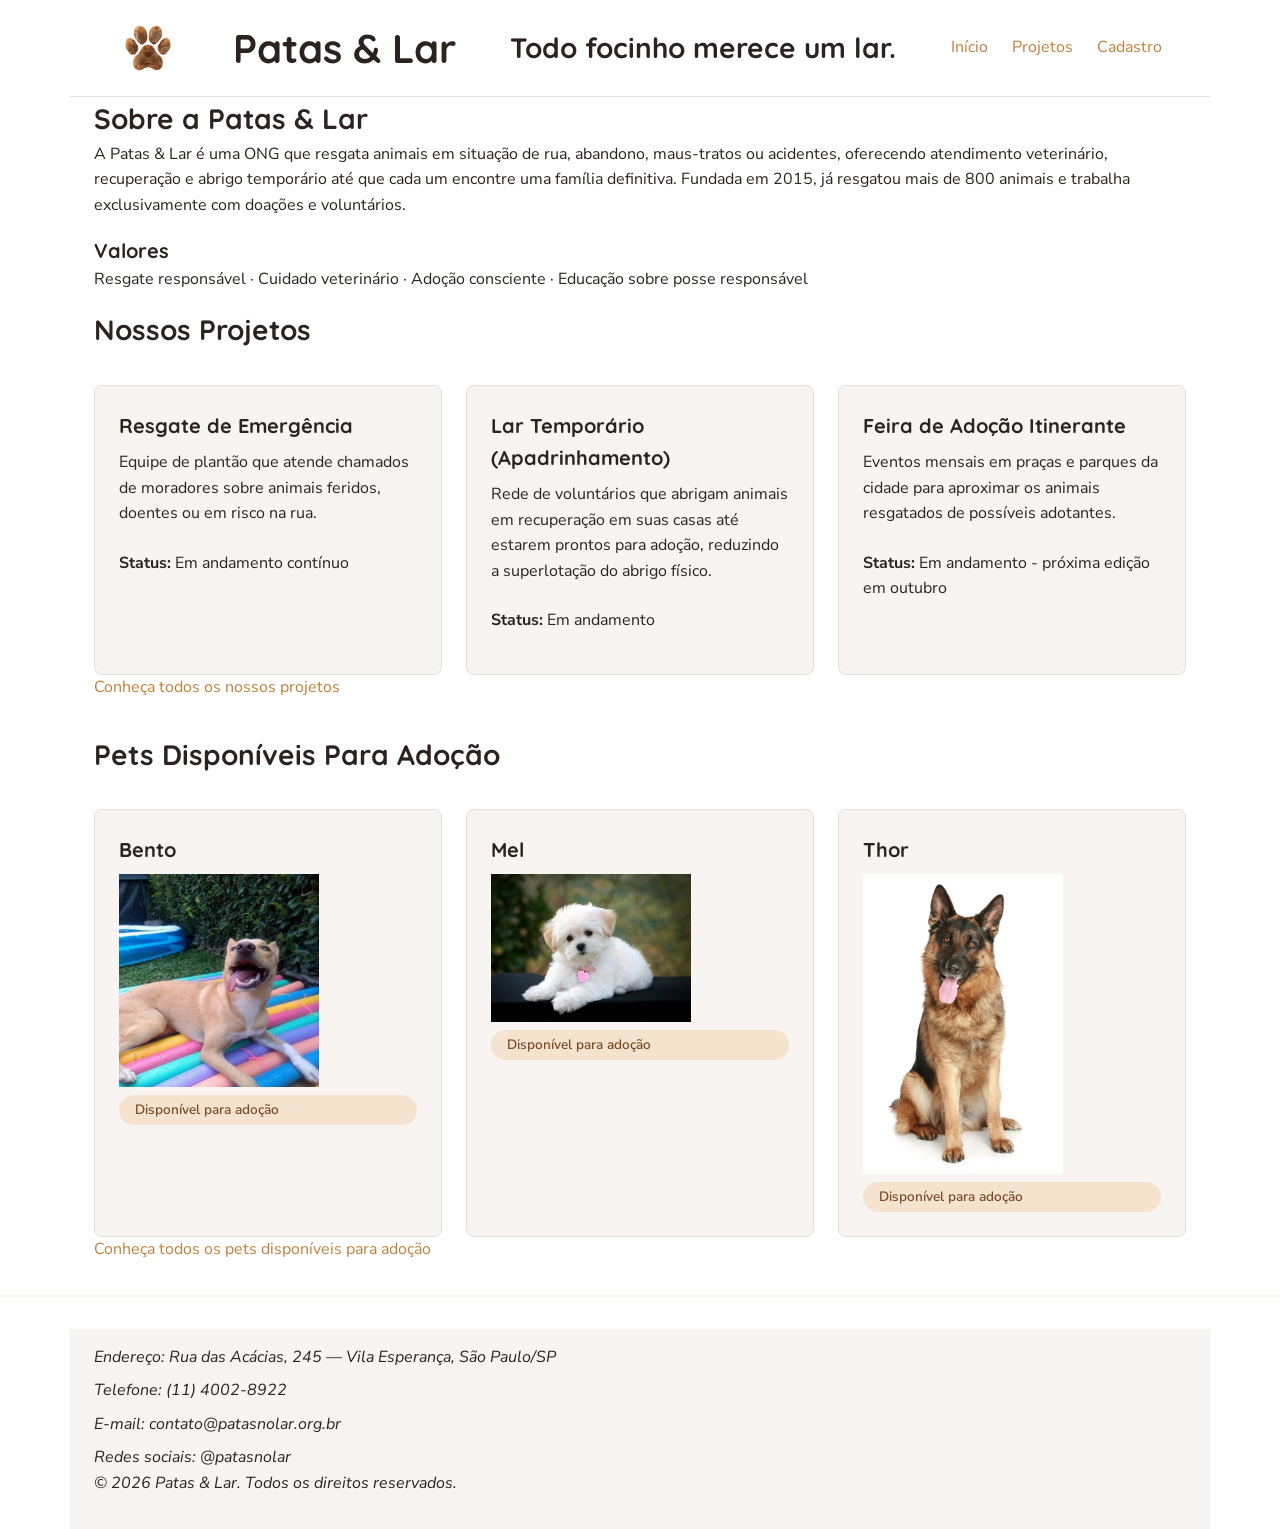
==== index.html @ 2f88cd5a "Arquivos Projeto completo em HTML5 semântico e CSS3 (Design System, Grid/Flexbox responsivo e compon" ====
<!DOCTYPE html>
<html lang="pt-BR">
<head>
    <meta charset="UTF-8">
    <meta name="viewport" content="width=device-width, initial-scale=1.0">
    <link rel="preconnect" href="https://fonts.googleapis.com">
<link rel="preconnect" href="https://fonts.gstatic.com" crossorigin>
<link href="https://fonts.googleapis.com/css2?family=Nunito+Sans:ital,opsz,wght@0,6..12,200..1000;1,6..12,200..1000&family=Quicksand:wght@300..700&display=swap" rel="stylesheet">

    <title>Patas & Lar | Início</title>
    <link rel="icon" type="image/png" href="img/logo.png">
    <link rel="stylesheet" href="css/style.css">
</head>
<body>
    <header>
        <img src="img/logo.png" alt="Logo da ONG Patas & Lar" width="60">
        <h1>Patas & Lar</h1>
        <h2>Todo focinho merece um lar.</h2>
        <input type="checkbox" id="menu-toggle" class="menu-toggle">
        <label for="menu-toggle" class="menu-icon">&#9776;</label>
    <nav>
        <ul>
            <li><a href="index.html">Início</a></li>
            <li><a href="projetos.html">Projetos</a></li>
            <li><a href="cadastro.html">Cadastro</a></li>
        </ul>
    </nav>
    </header>
    <main>
        <section>
            <h2>Sobre a Patas & Lar</h2>
            <p>A Patas & Lar é uma ONG que resgata animais em situação de rua, abandono, maus-tratos ou acidentes, oferecendo atendimento veterinário, recuperação e abrigo temporário até que cada um encontre uma família definitiva. Fundada em 2015, já resgatou mais de 800 animais e trabalha exclusivamente com doações e voluntários.</p>
            <h3>Valores</h3>
             <p>Resgate responsável · Cuidado veterinário · Adoção consciente · Educação sobre posse responsável</p>   
        </section>
        <section>
            <div class="section-intro">
            <h2>Nossos Projetos</h2>
            </div>
            <div class="cards-grid">
            <article>
                <h3>Resgate de Emergência</h3>
                <p>Equipe de plantão que atende chamados de moradores sobre animais feridos, doentes ou em risco na rua.</p>
                <p><strong>Status: </strong>Em andamento contínuo</p>
            </article>
            <article>
                <h3>Lar Temporário (Apadrinhamento)</h3>
                <p>Rede de voluntários que abrigam animais em recuperação em suas casas até estarem prontos para adoção, reduzindo a superlotação do abrigo físico.</p>
                <p><strong>Status: </strong>Em andamento</p>    
            </article>
            <article>
                <h3>Feira de Adoção Itinerante</h3>
                <p>Eventos mensais em praças e parques da cidade para aproximar os animais resgatados de possíveis adotantes.</p>
                <p><strong>Status: </strong>Em andamento - próxima edição em outubro</p>
            </article>
            </div>
        </section>
            <div class="section-intro">
            <p><a href="projetos.html">Conheça todos os nossos projetos</a></p>
            </div>
        <section>
            <div class="section-intro">
            <h2>Pets Disponíveis Para Adoção</h2>
            </div>
            <div class="cards-grid">
            <article>
            <h3>Bento</h3>
            <img src="img/Bento.jpg" alt="Bento, cachorro vira-lata de porte médio disponível para adoção" width="200"><span class="badge badge-info">Disponível para adoção</span>
            </article>
            <article>
            <h3>Mel</h3>
            <img src="img/Mel.jpg" alt="Mel, filhote de cachorro de porte pequeno disponível para adoção" width="200"><span class="badge badge-info">Disponível para adoção</span>
            </article>
            <article>
            <h3>Thor</h3>
            <img src="img/Thor.jpg" alt="Thor, cachorro de porte grande disponível para adoção" width="200"><span class="badge badge-info">Disponível para adoção</span>
            </article>
            </div>
            <p><a href="projetos.html">Conheça todos os pets disponíveis para adoção</a></p>
        </section>
    </main>
    <hr>
    <footer>
    <address>
        <ul>
            <li>Endereço: Rua das Acácias, 245 — Vila Esperança, São Paulo/SP</li>
            <li>Telefone: (11) 4002-8922</li>
            <li>E-mail: contato@patasnolar.org.br</li>
            <li>Redes sociais: @patasnolar</li>
        </ul>
        <p>&copy; 2026 Patas & Lar. Todos os direitos reservados.</p>
    </address>
</footer>
</body>
</html>
---- css/style.css ----
:root {
    /* Cores da Marca */
    --color-primary-500: #C17F3E;
    --color-primary-600: #A8672A;
    --color-primary-100: #F5E3D0;

    --color-secondary-500: #7A4B27;
    --color-accent-500: #E08E45;

    /* Neutros */
    --color-neutral-900: #2B2320;
    --color-neutral-700: #5C5049;
    --color-neutral-400: #A69C93;
    --color-neutral-200: #E5DFD9;
    --color-neutral-100: #F7F4F1;
    --color-neutral-0:   #FFFFFF;

    /* Tokens semânticos - modo claro (padrão) */
    --bg-page: var(--color-neutral-0);
    --bg-surface: var(--color-neutral-100);
    --text-primary: var(--color-neutral-900);
    --text-secondary: var(--color-neutral-700);
    --border-default: var(--color-neutral-200);

    /* Tipografia */
    --font-heading: 'Quicksand', sans-serif;
    --font-body: 'Nunito Sans', sans-serif;
    
    --font-size-1: 0.85rem;
    --font-size-2: 1rem;
    --font-size-3: 1.25rem;
    --font-size-4: 1.75rem;
    --font-size-5: 2.5rem;

    /* Espaçamentos */
    --space-1: 0.25rem;
    --space-2: 0.5rem;
    --space-3: 1rem;
    --space-4: 1.5rem;
    --space-5: 2rem;
    --space-6: 3rem;
    --space-7: 4rem;
}

[data-theme="dark"] {
    /* Tokens semânticos - modo escuro */
    --bg-page: #201A17;
    --bg-surface:#2E2622;
    --text-primary: var(--color-neutral-100);
    --text-secondary: var(--color-neutral-400);
    --border-default: #4A403A;

    --color-primary-500: #D8985A;
    --color-accent-500: #F0A968;
}
* {
    margin: 0;
    padding: 0;
    box-sizing: border-box;
}
header,
main,
footer {
    width: 100%;
    max-width: 400px;
    margin-inline: auto;
    padding-inline: var(--space-4);
}
footer {
    background-color: var(--bg-surface);
    padding-block: var(--space-3);
}

body {
    font-family: var(--font-body);
    font-size: var(--font-size-2);
    background-color: var(--bg-page);
    color: var(--text-primary);
    line-height: 1.6;
}

h1, h2, h3, h4, h5, h6 {
    font-family: var(--font-heading);
    color: var(--text-primary);
    font-weight: 700;
}
h1 {
    font-size: var(--font-size-5);
}
h2 {
    font-size: var(--font-size-4);
}
h3 {
    font-size: var(--font-size-3);
}
p {
    margin-bottom: var(--space-3);
}
a {
    color: var(--color-primary-500);
    text-decoration: none;
}
a:hover {
    color: var(--color-primary-600);
    text-decoration: underline;
}
header {
    display: flex;
    align-items: center;
    justify-content: space-between;
    padding-block: var(--space-3);
    border-bottom: 1px solid var(--border-default);
}

.menu-toggle {
    display: none;
}
.menu-icon {
    display: none;
    font-size: var(--font-size-4);
    cursor: pointer;
    color: var(--text-primary);
}



nav ul {
    display: flex;
    gap: var(--space-4);
    list-style: none;
}

.cards-grid {
display: grid;
grid-template-columns: repeat(12, 1fr);
gap: var(--space-4);
}
.cards-grid article {
    display: flex;
    flex-direction: column;
    gap: var(--space-2);
    background-color: var(--bg-surface);
    border: 1px solid var(--border-default);
    border-radius: 8px;
    padding: var(--space-4);
}

.cards-grid > article {
    grid-column: span 12;
}
.section-intro {
    max-width: 60ch;
    margin-bottom: var(--space-5);
}
hr {
    border: none;
    border-top: 2px solid var(--color-primary-100);
    margin-block: var(--space-5);
    opacity: 30%;
}
footer address ul {
    display: flex;
    flex-direction: column;
    gap: var(--space-2);
    list-style: none;
}

@media (min-width: 400px) {
    header, main, footer {
        max-width: 480px;
    }
}
@media (min-width: 768px) {
    header, main, footer {
        max-width: 720px;
    }
    .cards-grid > article {
        grid-column: span 6;
    }
}
@media (min-width: 1024px) {
    header, main, footer {
        max-width: 960px;
    }
    .cards-grid > article {
        grid-column: span 4;
    }
    header { padding-inline: var(--space-6);}
}
@media (min-width: 1280px) {
    header, main, footer {
        max-width: 1140px;
    }
}
@media (min-width: 1440px) {
    header, main, footer {
        max-width: 1320px;
    }
    h1 {
        font-size: calc(var(--font-size-5) * 1.15);
    }
}
@media (max-width: 767px) {
    .menu-icon {
        display: block;
    }
    nav ul {
        display: none;
        flex-direction: column;
        width: 100%;
        background-color: var(--bg-surface);
        padding: var(--space-4);
        gap: var(--space-2);
        border-radius: 8px;
        margin-top: var(--space-3);
    }
    nav ul li a {
        display: block;
        background-color: var(--color-primary-100);
        color: var(--color-secondary-500);
        text-align: center;
        padding: var(--space-2) var(--space-3);
        border-radius: 6px;
        font-weight: 600;
    }

    nav ul li a:hover {
        background-color: var(--color-primary-500);
        color: var(--color-neutral-0);
    }
    }
    .menu-toggle:checked ~ nav ul {
        display: flex;
    }

    button {
        background-color: var(--color-primary-500);
        color: var(--color-neutral-0);
        font-family: var(--font-body);
        font-weight: 600;
        font-size: var(--font-size-2);
        border: none;
        border-radius: 6px;
        padding: var(--space-2) var(--space-4);
        cursor: pointer;
        transition: background-color 0.2s ease; transform: 0.1s ease; box-shadow: 0.2s ease;
    }

    button:hover {
        background-color: var(--color-primary-600);
        box-shadow: 0 4px 8px rgba(0, 0, 0, 0.15);
    }

    button:active {
        transform: scale(0.97);
        background-color: var(--color-secondary-500);
    }

    button:disabled {
        background-color: var(--color-neutral-400);
        color: var(--color-neutral-200);
        cursor: not-allowed;
    }

    input,
    select,
    textarea {
        width: 100%;
        padding: var(--space-2);
        border: 1px solid var(--border-default);
        border-radius: 6px;
        font-family: var(--font-body);
        background-color: var(--bg-page);
        color: var(--text-primary);
        transition: border-color 0.2s ease, box-shadow 0.2s ease;    
    }
    
    input:not(:placeholder-shown):valid,
    textarea:not(:placeholder-shown):valid {
        border-color: #4A7A4A;
}

input:not(:placeholder-shown):invalid,
textarea:not(:placeholder-shown):invalid {
    border-color: #B23A3A;
}

.badge {
    display: inline-block;
    font-size: var(--font-size-1);
    font-weight: 600;
    padding: var(--space-1) var(--space-3);
    border-radius: 999px;
}

.badge-success {
    background-color: #E3F0E3;
    color: #2F5C2F;
}

.badge-info {
    background-color: var(--color-primary-100);
    color: var(--color-secondary-500);
}

.alert {
    padding: var(--space-3) var(--space-4);
    border-radius: 8px;
    border-left: 4px solid;
    margin-bottom: var(--space-4);
}

.alert-info {
    background-color: var(--color-primary-100);
    border-color: var(--color-accent-500);
    color: var(--color-secondary-500);
}
.modal-toggle {
    display: none;
}

.btn-link {
    color: var(--color-accent-500);
    font-weight: 600;
    cursor: pointer;
    text-decoration: underline;
}

.modal-overlay {
    display: none;
    position: fixed;
    inset: 0;
    background-color: rgba(43, 35, 32, 0.6);
    align-items: center;
    justify-content: center;
    z-index: 10;
}

.modal-toggle:checked ~ .modal-overlay {
    display: flex;
}

.modal {
    background-color: var(--bg-page);
    padding: var(--space-5);
    border-radius: 12px;
    max-width: 400px;
    position: relative;
    text-align: center;
}

.modal-close {
    position: absolute;
    top: var(--space-2);
    right: var(--space-3);
    cursor: pointer;
    font-size: var(--font-size-3);
}
.toast {
    display: none;
    position: fixed;
    bottom: var(--space-4);
    right: var(--space-4);
    background-color: #2F5C2F;
    color: var(--color-neutral-0);
    padding: var(--space-3) var(--space-4);
    border-radius: 8px;
    box-shadow: 0 4px 12px rgba(0, 0, 0, 0.2);
    font-weight: 600;
}

#toast-toggle:checked ~ .toast {
    display: block;
}
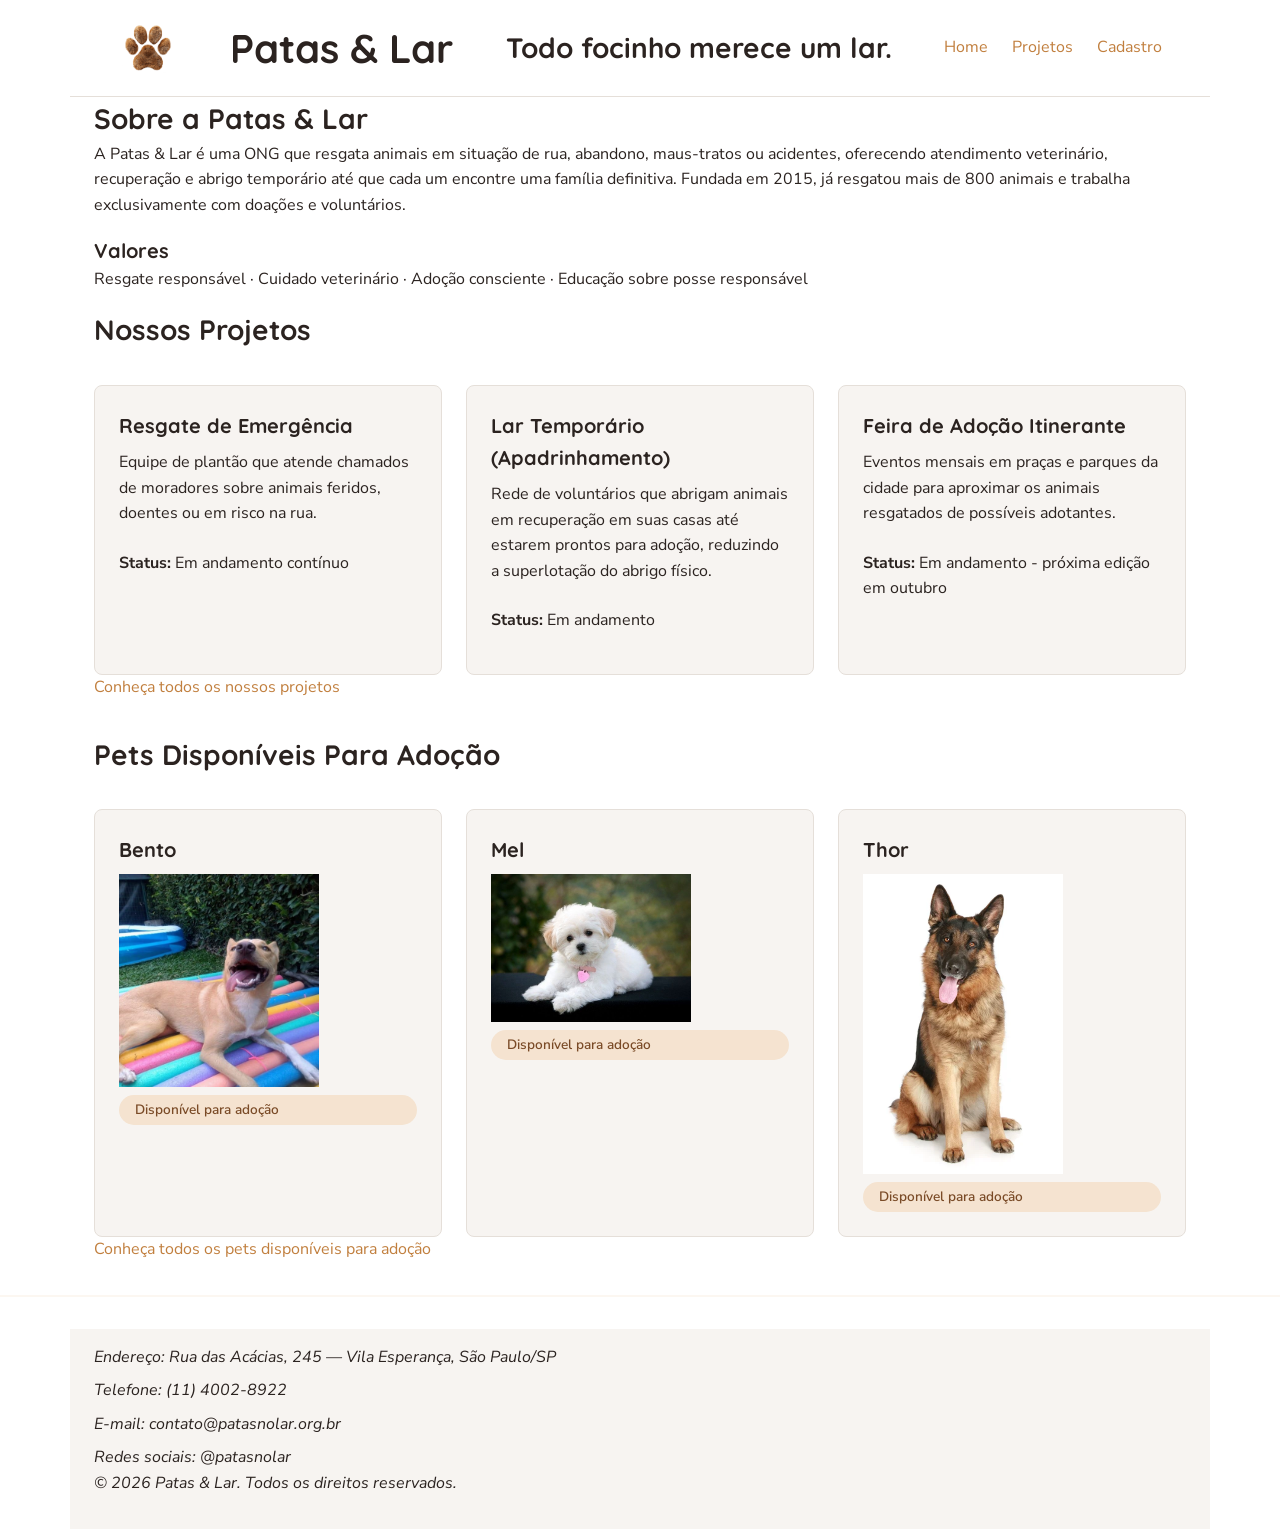
==== commit 0e31bd63: "feat: implementa versão atual da aplicação SPA Atualiza os arquivos HTML e CSS e adiciona a estrutur" ====
--- a/index.html
+++ b/index.html
@@ -16,80 +16,29 @@
         <img src="img/logo.png" alt="Logo da ONG Patas & Lar" width="60">
         <h1>Patas & Lar</h1>
         <h2>Todo focinho merece um lar.</h2>
-        <input type="checkbox" id="menu-toggle" class="menu-toggle">
-        <label for="menu-toggle" class="menu-icon">&#9776;</label>
-    <nav>
-        <ul>
-            <li><a href="index.html">Início</a></li>
-            <li><a href="projetos.html">Projetos</a></li>
-            <li><a href="cadastro.html">Cadastro</a></li>
-        </ul>
-    </nav>
+        <nav>
+            <ul>
+                <li><a href="#home" class="link-rota">Home</a></li>
+                <li><a href="#projetos" class="link-rota">Projetos</a></li>
+                <li><a href="#cadastro" class="link-rota">Cadastro</a></li>
+            </ul>
+        </nav>
     </header>
-    <main>
-        <section>
-            <h2>Sobre a Patas & Lar</h2>
-            <p>A Patas & Lar é uma ONG que resgata animais em situação de rua, abandono, maus-tratos ou acidentes, oferecendo atendimento veterinário, recuperação e abrigo temporário até que cada um encontre uma família definitiva. Fundada em 2015, já resgatou mais de 800 animais e trabalha exclusivamente com doações e voluntários.</p>
-            <h3>Valores</h3>
-             <p>Resgate responsável · Cuidado veterinário · Adoção consciente · Educação sobre posse responsável</p>   
-        </section>
-        <section>
-            <div class="section-intro">
-            <h2>Nossos Projetos</h2>
-            </div>
-            <div class="cards-grid">
-            <article>
-                <h3>Resgate de Emergência</h3>
-                <p>Equipe de plantão que atende chamados de moradores sobre animais feridos, doentes ou em risco na rua.</p>
-                <p><strong>Status: </strong>Em andamento contínuo</p>
-            </article>
-            <article>
-                <h3>Lar Temporário (Apadrinhamento)</h3>
-                <p>Rede de voluntários que abrigam animais em recuperação em suas casas até estarem prontos para adoção, reduzindo a superlotação do abrigo físico.</p>
-                <p><strong>Status: </strong>Em andamento</p>    
-            </article>
-            <article>
-                <h3>Feira de Adoção Itinerante</h3>
-                <p>Eventos mensais em praças e parques da cidade para aproximar os animais resgatados de possíveis adotantes.</p>
-                <p><strong>Status: </strong>Em andamento - próxima edição em outubro</p>
-            </article>
-            </div>
-        </section>
-            <div class="section-intro">
-            <p><a href="projetos.html">Conheça todos os nossos projetos</a></p>
-            </div>
-        <section>
-            <div class="section-intro">
-            <h2>Pets Disponíveis Para Adoção</h2>
-            </div>
-            <div class="cards-grid">
-            <article>
-            <h3>Bento</h3>
-            <img src="img/Bento.jpg" alt="Bento, cachorro vira-lata de porte médio disponível para adoção" width="200"><span class="badge badge-info">Disponível para adoção</span>
-            </article>
-            <article>
-            <h3>Mel</h3>
-            <img src="img/Mel.jpg" alt="Mel, filhote de cachorro de porte pequeno disponível para adoção" width="200"><span class="badge badge-info">Disponível para adoção</span>
-            </article>
-            <article>
-            <h3>Thor</h3>
-            <img src="img/Thor.jpg" alt="Thor, cachorro de porte grande disponível para adoção" width="200"><span class="badge badge-info">Disponível para adoção</span>
-            </article>
-            </div>
-            <p><a href="projetos.html">Conheça todos os pets disponíveis para adoção</a></p>
-        </section>
+    <main id="conteudo-principal">
+        <!-- Conteúdo injetado dinamicamente aqui -->
     </main>
     <hr>
     <footer>
-    <address>
-        <ul>
-            <li>Endereço: Rua das Acácias, 245 — Vila Esperança, São Paulo/SP</li>
-            <li>Telefone: (11) 4002-8922</li>
-            <li>E-mail: contato@patasnolar.org.br</li>
-            <li>Redes sociais: @patasnolar</li>
-        </ul>
-        <p>&copy; 2026 Patas & Lar. Todos os direitos reservados.</p>
-    </address>
-</footer>
+         <address>
+            <ul>
+                <li>Endereço: Rua das Acácias, 245 — Vila Esperança, São Paulo/SP</li>
+                <li>Telefone: (11) 4002-8922</li>
+                <li>E-mail: contato@patasnolar.org.br</li>
+                <li>Redes sociais: @patasnolar</li>
+            </ul>
+            <p>&copy; 2026 Patas & Lar. Todos os direitos reservados.</p>
+        </address>
+    </footer>
+    <script type="module" src="js/app.js"></script>
 </body>
 </html>
--- a/css/style.css
+++ b/css/style.css
@@ -285,6 +285,24 @@
     border-color: #B23A3A;
 }
 
+input:not(:placeholder-shown):valid,
+textarea:not(:placeholder-shown):valid {
+    border-color: #4A7A4A;
+}
+
+input:not(:placeholder-shown):invalid,
+textarea:not(:placeholder-shown):invalid {
+    border-color: #B23A3A;
+}
+
+.mensagem-erro {
+    display: block;
+    margin-top: 0.35rem;
+    color: #B23A3A;
+    font-size: 0.9rem;
+    line-height: 1.4;
+}
+
 .badge {
     display: inline-block;
     font-size: var(--font-size-1);
@@ -371,4 +389,5 @@
 
 #toast-toggle:checked ~ .toast {
     display: block;
-}+}
+
